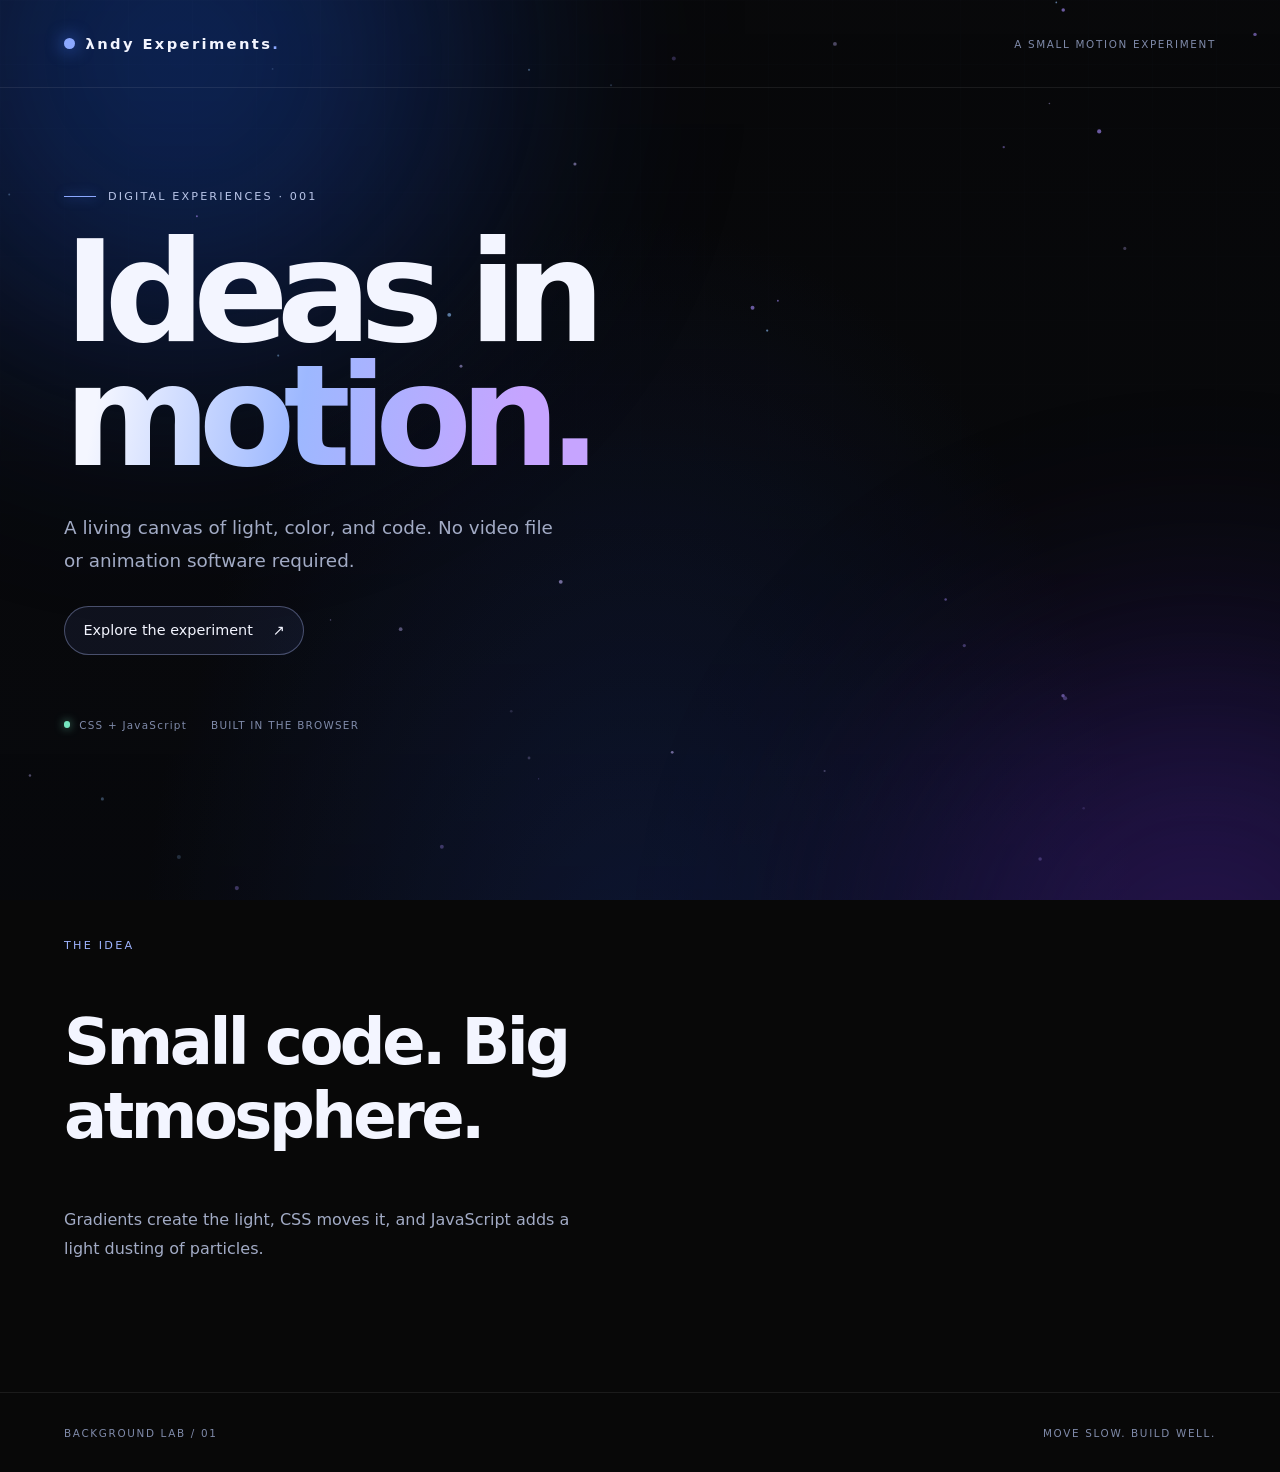
==== books/cinematic-background-starter/index.html @ ee793d4d "Added Cinematic Background" ====
<!doctype html>
<html lang="en">
  <head>
    <meta charset="UTF-8" />
    <meta name="viewport" content="width=device-width, initial-scale=1.0" />
    <meta name="theme-color" content="#070b18" />
    <title>Cinematic Background Lab</title>
    <link rel="stylesheet" href="css/style.css" />
    <script src="js/script.js" defer></script>
  </head>
  <body>
    <!-- Decorative background: the website content sits above it. -->
    <div class="scene" aria-hidden="true">
      <div class="scene__glow scene__glow--blue"></div>
      <div class="scene__glow scene__glow--violet"></div>
      <div class="scene__grid"></div>
      <canvas class="scene__particles"></canvas>
      <div class="scene__shade"></div>
    </div>

    <header class="site-header">
      <a class="brand" href="#" aria-label="Orbit home">
        <span class="brand__mark"></span>
        &lambda;ndy Experiments<span class="brand__dot">.</span>
      </a>
      <span class="header-note">A SMALL MOTION EXPERIMENT</span>
    </header>

    <main class="hero">
      <p class="eyebrow">
        <span class="eyebrow__line"></span> DIGITAL EXPERIENCES · 001
      </p>
      <h1>Ideas in<br /><span>motion.</span></h1>
      <p class="hero__description">
        A living canvas of light, color, and code. No video file or animation
        software required.
      </p>
      <a class="hero__button" href="#about">
        Explore the experiment <span aria-hidden="true">↗</span>
      </a>
      <div class="hero__meta">
        <span><i class="status-dot"></i> CSS + JavaScript</span>
        <span>BUILT IN THE BROWSER</span>
      </div>
    </main>

    <section class="about" id="about">
      <p>THE IDEA</p>
      <h2>Small code. Big atmosphere.</h2>
      <p>
        Gradients create the light, CSS moves it, and JavaScript adds a light
        dusting of particles.
      </p>
    </section>

    <footer class="site-footer">
      <span>BACKGROUND LAB / 01</span>
      <span>MOVE SLOW. BUILD WELL.</span>
    </footer>
  </body>
</html>
---- books/cinematic-background-starter/css/style.css ----
/* 1. Design tokens: change these values to restyle the whole scene. */
:root {
  color-scheme: dark;
  --ink: #f3f5ff;
  --muted: #a2abc5;
  --blue: #2563eb;
  --violet: #8b5cf6;
  --night: #080808;
  --page-gutter: clamp(1.25rem, 5vw, 5rem);
}

* {
  box-sizing: border-box;
}

html {
  min-height: 100%;
  scroll-behavior: smooth;
  background: var(--night);
}

body {
  position: relative;
  isolation: isolate;
  min-height: 100vh;
  margin: 0;
  overflow-x: hidden;
  background: var(--night);
  color: var(--ink);
  font-family:
    Inter,
    ui-sans-serif,
    system-ui,
    -apple-system,
    BlinkMacSystemFont,
    "Segoe UI",
    sans-serif;
}

/* 2. Fixed background layer. It stays behind the page as you scroll. */
.scene {
  position: fixed;
  inset: 0;
  z-index: -1;
  overflow: hidden;
  pointer-events: none;
  background:
    radial-gradient(ellipse at 50% 110%, #101a3b 0%, transparent 55%),
    var(--night);
}

.scene__glow {
  position: absolute;
  width: min(68vw, 58rem);
  aspect-ratio: 1;
  border-radius: 50%;
  filter: blur(clamp(45px, 8vw, 110px));
  opacity: 0.42;
  will-change: transform;
  transform: translate3d(0, 0, 0);
}

.scene__glow--blue {
  top: -42%;
  left: -20%;
  background: radial-gradient(circle, #1768ff 0%, #1740a4 32%, transparent 70%);
  animation: drift-blue 19s ease-in-out infinite alternate;
}

.scene__glow--violet {
  right: -28%;
  bottom: -55%;
  background: radial-gradient(circle, #8b3dff 0%, #4622a5 34%, transparent 70%);
  animation: drift-violet 23s ease-in-out infinite alternate;
}

.scene__grid {
  position: absolute;
  inset: 0;
  opacity: 0.12;
  background-image:
    linear-gradient(rgb(160 180 255 / 10%) 1px, transparent 1px),
    linear-gradient(90deg, rgb(160 180 255 / 10%) 1px, transparent 1px);
  background-size: 64px 64px;
  mask-image: linear-gradient(to bottom, black, transparent 85%);
}

.scene__particles {
  position: absolute;
  inset: 0;
  width: 100%;
  height: 100%;
}

.scene__shade {
  position: absolute;
  inset: 0;
  background: linear-gradient(180deg, rgb(7 11 24 / 12%), rgb(7 11 24 / 28%));
}

/* 3. Foreground content remains readable above the background. */
.site-header,
.site-footer {
  display: flex;
  align-items: center;
  justify-content: space-between;
  gap: 1rem;
  padding-inline: var(--page-gutter);
}

.site-header {
  min-height: 5.5rem;
  border-bottom: 1px solid rgb(255 255 255 / 8%);
}

.brand {
  display: inline-flex;
  align-items: center;
  gap: 0.65rem;
  color: var(--ink);
  font-size: 0.92rem;
  font-weight: 800;
  letter-spacing: 0.16em;
  text-decoration: none;
}

.brand__mark {
  width: 0.7rem;
  height: 0.7rem;
  border-radius: 50%;
  background: #8ba8ff;
  box-shadow: 0 0 18px #477bff;
}

.brand__dot {
  margin-left: -0.65rem;
  color: #8ba8ff;
}

.header-note,
.site-footer {
  color: #7f8aa9;
  font-size: 0.65rem;
  letter-spacing: 0.16em;
}

.hero {
  display: flex;
  min-height: min(760px, calc(100svh - 5.5rem));
  flex-direction: column;
  align-items: flex-start;
  justify-content: center;
  padding: 6rem var(--page-gutter) 7rem;
}

.eyebrow {
  display: flex;
  align-items: center;
  gap: 0.75rem;
  margin: 0 0 1.8rem;
  color: #b9c5e8;
  font-size: 0.7rem;
  letter-spacing: 0.19em;
}

.eyebrow__line {
  width: 2rem;
  height: 1px;
  background: #8ba8ff;
  box-shadow: 0 0 12px #477bff;
}

h1 {
  margin: 0;
  font-size: clamp(4rem, 11vw, 9.5rem);
  font-weight: 650;
  letter-spacing: -0.085em;
  line-height: 0.88;
}

h1 span {
  color: transparent;
  background: linear-gradient(100deg, #f4f6ff 8%, #9db8ff 45%, #c6a4ff 85%);
  background-clip: text;
  -webkit-background-clip: text;
}

.hero__description {
  max-width: 31rem;
  margin: 2rem 0 1.8rem;
  color: var(--muted);
  font-size: clamp(1rem, 1.5vw, 1.15rem);
  line-height: 1.8;
}

.hero__button {
  display: inline-flex;
  align-items: center;
  gap: 1.25rem;
  padding: 0.95rem 1.15rem;
  border: 1px solid rgb(180 196 255 / 35%);
  border-radius: 999px;
  background: rgb(120 145 255 / 8%);
  color: var(--ink);
  font-size: 0.9rem;
  text-decoration: none;
  transition:
    background 180ms ease,
    border-color 180ms ease,
    transform 180ms ease;
}

.hero__button:hover {
  transform: translateY(-2px);
  border-color: rgb(180 196 255 / 70%);
  background: rgb(120 145 255 / 16%);
}

.hero__meta {
  display: flex;
  flex-wrap: wrap;
  gap: 1.5rem;
  margin-top: 4rem;
  color: #7f8aa9;
  font-size: 0.65rem;
  letter-spacing: 0.12em;
}

.hero__meta span {
  display: inline-flex;
  align-items: center;
  gap: 0.55rem;
}

.status-dot {
  width: 0.4rem;
  height: 0.4rem;
  border-radius: 50%;
  background: #75e6c0;
  box-shadow: 0 0 10px rgb(117 230 192 / 70%);
}

.about {
  max-width: 48rem;
  padding: 5rem var(--page-gutter) 7rem;
}

.about > p:first-child {
  color: #9fb4ff;
  font-size: 0.7rem;
  letter-spacing: 0.2em;
}

.about h2 {
  font-size: clamp(2rem, 5vw, 4rem);
  letter-spacing: -0.055em;
}

.about p:last-child {
  max-width: 34rem;
  color: var(--muted);
  line-height: 1.8;
}

.site-footer {
  min-height: 5rem;
  border-top: 1px solid rgb(255 255 255 / 8%);
}

/* 4. Keep motion gentle for visitors who request reduced motion. */
@keyframes drift-blue {
  from {
    transform: translate3d(0, 0, 0) scale(1);
  }
  to {
    transform: translate3d(12vw, 9vh, 0) scale(1.12);
  }
}

@keyframes drift-violet {
  from {
    transform: translate3d(0, 0, 0) scale(1.05);
  }
  to {
    transform: translate3d(-10vw, -8vh, 0) scale(0.92);
  }
}

@media (max-width: 600px) {
  .header-note {
    max-width: 8rem;
    text-align: right;
    line-height: 1.6;
  }

  .hero {
    min-height: 82svh;
    padding-block: 5rem;
  }

  .hero__meta {
    margin-top: 3rem;
    gap: 0.9rem;
  }

  .scene__grid {
    background-size: 44px 44px;
  }
}

@media (prefers-reduced-motion: reduce) {
  *,
  *::before,
  *::after {
    scroll-behavior: auto !important;
    animation-duration: 0.01ms !important;
    animation-iteration-count: 1 !important;
    transition-duration: 0.01ms !important;
  }
}
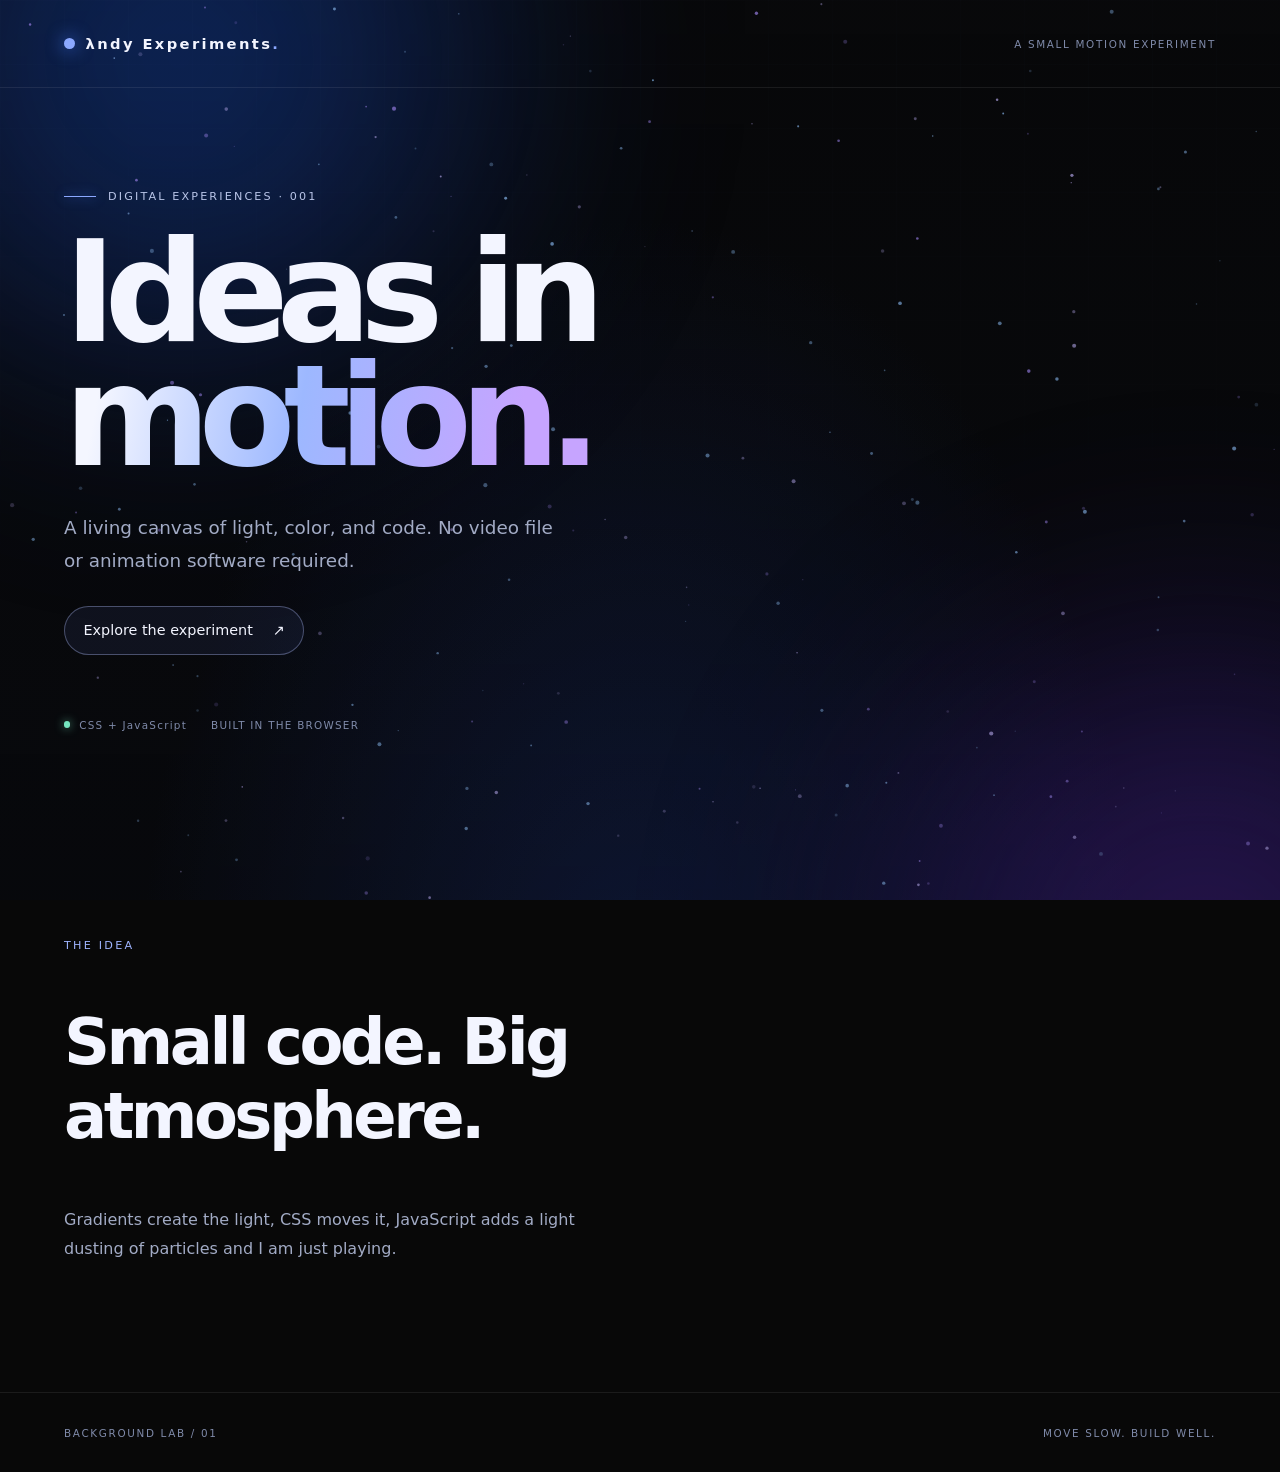
==== commit c0f892a1: "Updated Jscript" ====
--- a/books/cinematic-background-starter/index.html
+++ b/books/cinematic-background-starter/index.html
@@ -48,8 +48,8 @@
       <p>THE IDEA</p>
       <h2>Small code. Big atmosphere.</h2>
       <p>
-        Gradients create the light, CSS moves it, and JavaScript adds a light
-        dusting of particles.
+        Gradients create the light, CSS moves it, JavaScript adds a light
+        dusting of particles and I am just playing.
       </p>
     </section>
 
